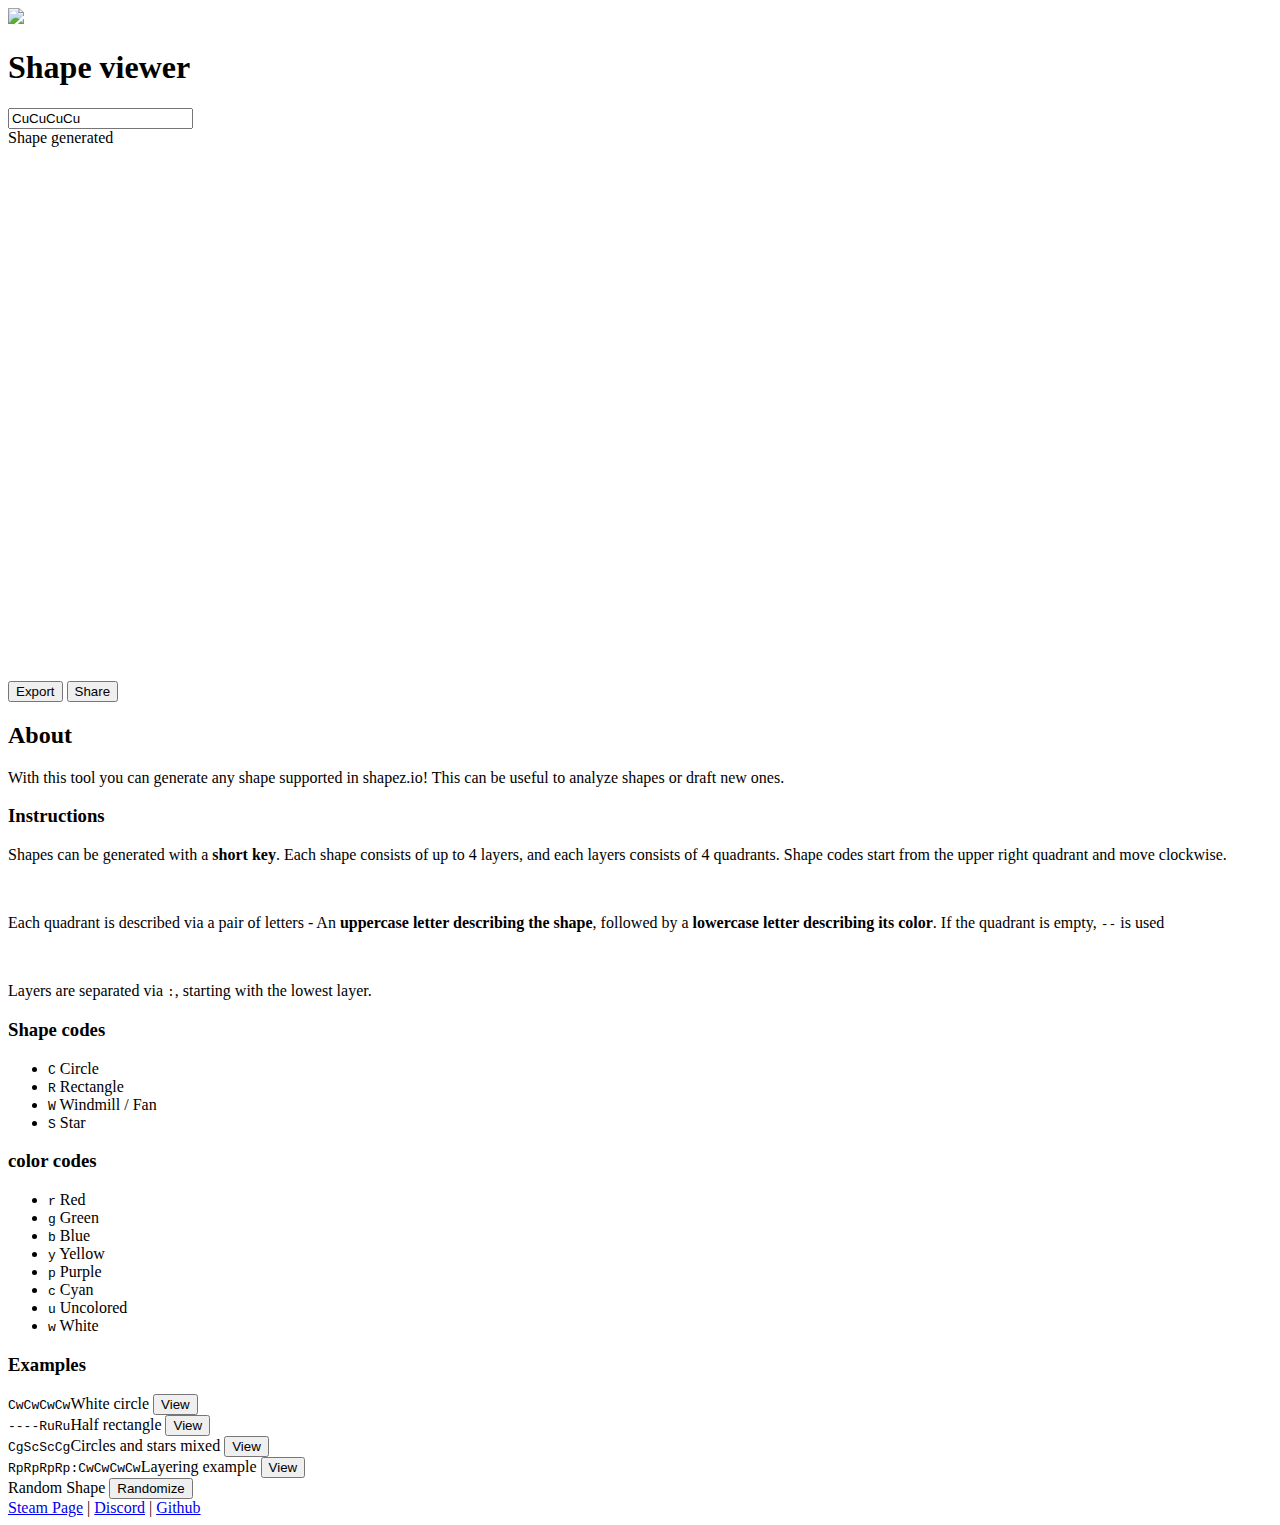
==== ShapezViewer/index.html @ c2395048 "Create index.html" ====
<!DOCTYPE html>
<html>
  <head>
    <title>shapez.io shape generator</title>
    <meta name="viewport" content="width=device-width, initial-scale=1" />
    <link rel="stylesheet" href="index.css" media="all" />
    <script async src="index.js"></script>
    <link
      rel="shortcut icon"
      type="image/x-icon"
      href="https://shapez.io/favicon.ico"
    />

    <!-- just include all variants for ease of use -->
    <link
      href="https://fonts.googleapis.com/css2?family=Barlow:ital,wght@0,100;0,200;0,300;0,400;0,500;0,600;0,700;0,800;0,900;1,100;1,200;1,300;1,400;1,500;1,600;1,700;1,800;1,900&display=swap"
      rel="stylesheet"
    />

    <!-- Global site tag (gtag.js) - Google Analytics -->
    <script
      async
      src="https://www.googletagmanager.com/gtag/js?id=G-FCFW3W6WL0"
    ></script>

    <script>
      window.dataLayer = window.dataLayer || [];
      function gtag() {
        dataLayer.push(arguments);
      }
      gtag("js", new Date());

      gtag("config", "G-FCFW3W6WL0", { anonymizeIp: true });
    </script>
  </head>
  <body>
    <a href="https://steam.shapez.io" target="_blank">
      <img id="logo" src="logo.png" />
    </a>
    <h1>Shape viewer</h1>
    <!-- 
    <a
      class="nftHint"
      href="https://opensea.io/collection/shapez"
      target="_blank"
    >
      <span>
        Want to support me? You can now acquire shapez.io shapes as NFTs (Non
        Fungible Tokens)!

        <strong>Click here to view the available shapes.</strong>
      </span>
      <img src="opensea-logo-flat-colored-white.png" />
    </a> -->

    <div class="grid">
      <div class="col">
        <input
          value="CuCuCuCu"
          id="code"
          placeholder="shape code"
          onkeypress="debounce(generate)"
          onkeydown="debounce(generate)"
          onkeyup="debounce(generate)"
          onchange="debounce(generate)"
        />
        <div id="error">Error</div>
        <br />

        <div id="resultWrapper">
          <canvas id="result" width="512" height="512"></canvas>
        </div>
        <button onclick="exportShape()">Export</button>
        <button onclick="shareShape()">Share</button>
      </div>
      <div class="col infoBox">
        <h2>About</h2>

        <p>
          With this tool you can generate any shape supported in shapez.io! This
          can be useful to analyze shapes or draft new ones.
        </p>

        <h3>Instructions</h3>

        <p>
          Shapes can be generated with a <strong>short key</strong>. Each shape
          consists of up to 4 layers, and each layers consists of 4 quadrants.
          Shape codes start from the upper right quadrant and move clockwise.
        </p>
        <br />
        <p>
          Each quadrant is described via a pair of letters - An
          <strong>uppercase letter describing the shape</strong>, followed by a
          <strong>lowercase letter describing its color</strong>. If the
          quadrant is empty, <code>--</code> is used
        </p>
        <br />
        <p>
          Layers are separated via <code>:</code>, starting with the lowest
          layer.
        </p>

        <div class="grid shapeCodes">
          <div class="col">
            <h3>Shape codes</h3>
            <ul>
              <li><code>C</code> Circle</li>
              <li><code>R</code> Rectangle</li>
              <li><code>W</code> Windmill / Fan</li>
              <li><code>S</code> Star</li>
            </ul>
          </div>
          <div class="col">
            <h3>color codes</h3>
            <ul>
              <li>
                <code>r</code>
                <span class="colorPreview" style="background: #ff666a"></span>
                Red
              </li>
              <li>
                <code>g</code>
                <span class="colorPreview" style="background: #78ff66"></span>
                Green
              </li>
              <li>
                <code>b</code>
                <span class="colorPreview" style="background: #66a7ff"></span>
                Blue
              </li>

              <li>
                <code>y</code>
                <span class="colorPreview" style="background: #fcf52a"></span>
                Yellow
              </li>

              <li>
                <code>p</code>
                <span class="colorPreview" style="background: #dd66ff"></span>
                Purple
              </li>

              <li>
                <code>c</code>
                <span class="colorPreview" style="background: #00fcff"></span>
                Cyan
              </li>

              <li>
                <code>u</code>
                <span class="colorPreview" style="background: #aaaaaa"></span>
                Uncolored
              </li>

              <li>
                <code>w</code>
                <span class="colorPreview" style="background: #ffffff"></span>
                White
              </li>
            </ul>
          </div>
        </div>

        <h3>Examples</h3>

        <script>
          const examples = [
            ["CwCwCwCw", "White circle"],
            ["----RuRu", "Half rectangle"],
            ["CgScScCg", "Circles and stars mixed"],
            ["RpRpRpRp:CwCwCwCw", "Layering example"],
          ];
          for (let i = 0; i < examples.length; ++i) {
            const [key, desc] = examples[i];
            document.write(`
                <div class="example">
                    <code>${key}</code><label>${desc}</label>
                    <button onclick='viewShape(\"${key}\")'>View</button>
                    </div>
            `);
          }
        </script>
        <div class="example">
          <code></code><label>Random Shape</label>
          <button onclick="randomShape()">Randomize</button>
        </div>
      </div>
    </div>

    <div class="footer">
      <a target="_blank" href="https://steam.shapez.io/">Steam Page</a> |
      <a target="_blank" href="https://discord.com/invite/HN7EVzV">Discord</a> |
      <a
        target="_blank"
        href="https://github.com/tobspr/shapez.io"
        target="_blank"
        >Github</a
      >
    </div>
  </body>
</html>
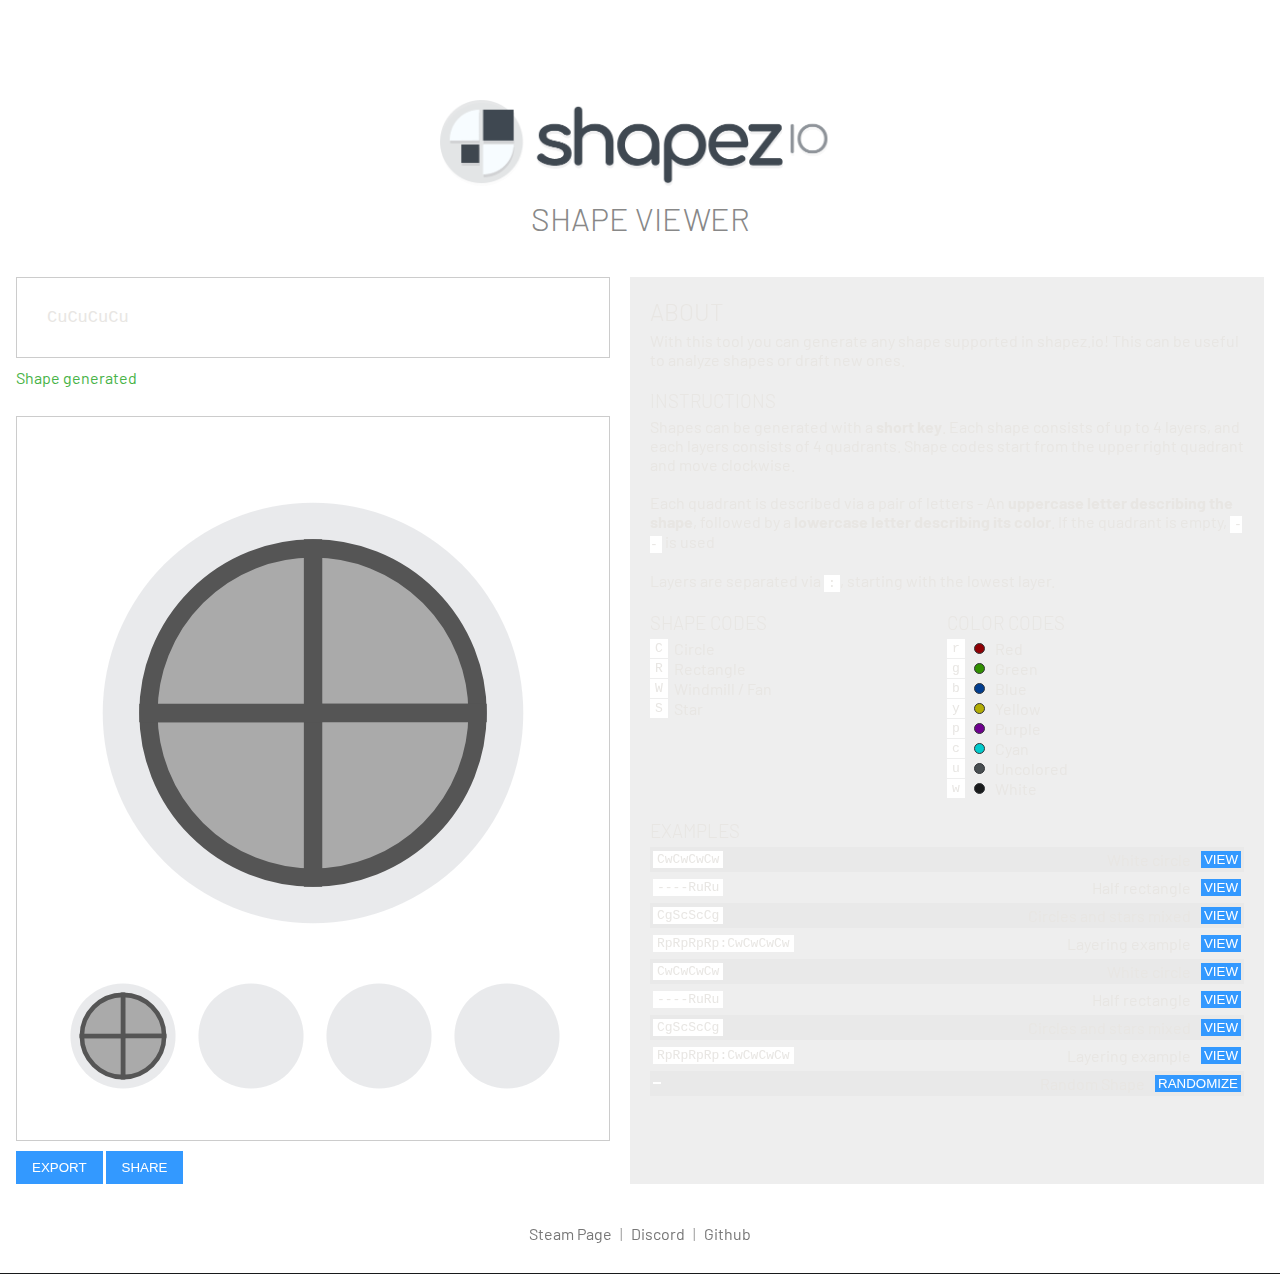
==== commit f9b13fe8: "Update index.html" ====
--- a/ShapezViewer/index.html
+++ b/ShapezViewer/index.html
@@ -1,27 +1,233 @@
 <!DOCTYPE html>
-<html>
-  <head>
+<html><head><style class="darkreader darkreader--fallback" media="screen"></style><style class="darkreader darkreader--text" media="screen"></style><style class="darkreader darkreader--invert" media="screen">.jfk-bubble.gtx-bubble, .captcheck_answer_label > input + img, embed[type="application/pdf"] {
+    filter: invert(100%) hue-rotate(180deg) contrast(90%) !important;
+}</style><style class="darkreader darkreader--inline" media="screen">[data-darkreader-inline-bgcolor] {
+  background-color: var(--darkreader-inline-bgcolor) !important;
+}
+[data-darkreader-inline-bgimage] {
+  background-image: var(--darkreader-inline-bgimage) !important;
+}
+[data-darkreader-inline-border] {
+  border-color: var(--darkreader-inline-border) !important;
+}
+[data-darkreader-inline-border-bottom] {
+  border-bottom-color: var(--darkreader-inline-border-bottom) !important;
+}
+[data-darkreader-inline-border-left] {
+  border-left-color: var(--darkreader-inline-border-left) !important;
+}
+[data-darkreader-inline-border-right] {
+  border-right-color: var(--darkreader-inline-border-right) !important;
+}
+[data-darkreader-inline-border-top] {
+  border-top-color: var(--darkreader-inline-border-top) !important;
+}
+[data-darkreader-inline-boxshadow] {
+  box-shadow: var(--darkreader-inline-boxshadow) !important;
+}
+[data-darkreader-inline-color] {
+  color: var(--darkreader-inline-color) !important;
+}
+[data-darkreader-inline-fill] {
+  fill: var(--darkreader-inline-fill) !important;
+}
+[data-darkreader-inline-stroke] {
+  stroke: var(--darkreader-inline-stroke) !important;
+}
+[data-darkreader-inline-outline] {
+  outline-color: var(--darkreader-inline-outline) !important;
+}
+[data-darkreader-inline-stopcolor] {
+  stop-color: var(--darkreader-inline-stopcolor) !important;
+}</style><style class="darkreader darkreader--variables" media="screen">:root {
+   --darkreader-neutral-background: #131516;
+   --darkreader-neutral-text: #d8d4cf;
+   --darkreader-selection-background: #004daa;
+   --darkreader-selection-text: #e8e6e3;
+}</style><script class="darkreader darkreader--proxy">(function injectProxy() {
+        document.dispatchEvent(
+            new CustomEvent("__darkreader__inlineScriptsAllowed")
+        );
+        const addRuleDescriptor = Object.getOwnPropertyDescriptor(
+            CSSStyleSheet.prototype,
+            "addRule"
+        );
+        const insertRuleDescriptor = Object.getOwnPropertyDescriptor(
+            CSSStyleSheet.prototype,
+            "insertRule"
+        );
+        const deleteRuleDescriptor = Object.getOwnPropertyDescriptor(
+            CSSStyleSheet.prototype,
+            "deleteRule"
+        );
+        const removeRuleDescriptor = Object.getOwnPropertyDescriptor(
+            CSSStyleSheet.prototype,
+            "removeRule"
+        );
+        const cleanUp = () => {
+            Object.defineProperty(
+                CSSStyleSheet.prototype,
+                "addRule",
+                addRuleDescriptor
+            );
+            Object.defineProperty(
+                CSSStyleSheet.prototype,
+                "insertRule",
+                insertRuleDescriptor
+            );
+            Object.defineProperty(
+                CSSStyleSheet.prototype,
+                "deleteRule",
+                deleteRuleDescriptor
+            );
+            Object.defineProperty(
+                CSSStyleSheet.prototype,
+                "removeRule",
+                removeRuleDescriptor
+            );
+            document.removeEventListener("__darkreader__cleanUp", cleanUp);
+            document.removeEventListener(
+                "__darkreader__addUndefinedResolver",
+                addUndefinedResolver
+            );
+        };
+        const addUndefinedResolver = (e) => {
+            customElements.whenDefined(e.detail.tag).then(() => {
+                document.dispatchEvent(
+                    new CustomEvent("__darkreader__isDefined", {
+                        detail: {tag: e.detail.tag}
+                    })
+                );
+            });
+        };
+        document.addEventListener("__darkreader__cleanUp", cleanUp);
+        document.addEventListener(
+            "__darkreader__addUndefinedResolver",
+            addUndefinedResolver
+        );
+        const updateSheetEvent = new Event("__darkreader__updateSheet");
+        function proxyAddRule(selector, style, index) {
+            addRuleDescriptor.value.call(this, selector, style, index);
+            if (
+                this.ownerNode &&
+                !this.ownerNode.classList.contains("darkreader")
+            ) {
+                this.ownerNode.dispatchEvent(updateSheetEvent);
+            }
+            return -1;
+        }
+        function proxyInsertRule(rule, index) {
+            const returnValue = insertRuleDescriptor.value.call(
+                this,
+                rule,
+                index
+            );
+            if (
+                this.ownerNode &&
+                !this.ownerNode.classList.contains("darkreader")
+            ) {
+                this.ownerNode.dispatchEvent(updateSheetEvent);
+            }
+            return returnValue;
+        }
+        function proxyDeleteRule(index) {
+            deleteRuleDescriptor.value.call(this, index);
+            if (
+                this.ownerNode &&
+                !this.ownerNode.classList.contains("darkreader")
+            ) {
+                this.ownerNode.dispatchEvent(updateSheetEvent);
+            }
+        }
+        function proxyRemoveRule(index) {
+            removeRuleDescriptor.value.call(this, index);
+            if (
+                this.ownerNode &&
+                !this.ownerNode.classList.contains("darkreader")
+            ) {
+                this.ownerNode.dispatchEvent(updateSheetEvent);
+            }
+        }
+        Object.defineProperty(
+            CSSStyleSheet.prototype,
+            "addRule",
+            Object.assign({}, addRuleDescriptor, {value: proxyAddRule})
+        );
+        Object.defineProperty(
+            CSSStyleSheet.prototype,
+            "insertRule",
+            Object.assign({}, insertRuleDescriptor, {value: proxyInsertRule})
+        );
+        Object.defineProperty(
+            CSSStyleSheet.prototype,
+            "deleteRule",
+            Object.assign({}, deleteRuleDescriptor, {value: proxyDeleteRule})
+        );
+        Object.defineProperty(
+            CSSStyleSheet.prototype,
+            "removeRule",
+            Object.assign({}, removeRuleDescriptor, {value: proxyRemoveRule})
+        );
+    })()</script><style class="darkreader darkreader--user-agent" media="screen">html {
+    background-color: #181a1b !important;
+}
+html, body, input, textarea, select, button {
+    background-color: #181a1b;
+}
+html, body, input, textarea, select, button {
+    border-color: #736b5e;
+    color: #e8e6e3;
+}
+a {
+    color: #3391ff;
+}
+table {
+    border-color: #545b5e;
+}
+::placeholder {
+    color: #b2aba1;
+}
+input:-webkit-autofill,
+textarea:-webkit-autofill,
+select:-webkit-autofill {
+    background-color: #555b00 !important;
+    color: #e8e6e3 !important;
+}
+::-webkit-scrollbar {
+    background-color: #202324;
+    color: #aba499;
+}
+::-webkit-scrollbar-thumb {
+    background-color: #454a4d;
+}
+::-webkit-scrollbar-thumb:hover {
+    background-color: #575e62;
+}
+::-webkit-scrollbar-thumb:active {
+    background-color: #484e51;
+}
+::-webkit-scrollbar-corner {
+    background-color: #181a1b;
+}
+::selection {
+    background-color: #004daa !important;
+    color: #e8e6e3 !important;
+}
+::-moz-selection {
+    background-color: #004daa !important;
+    color: #e8e6e3 !important;
+}</style>
     <title>shapez.io shape generator</title>
-    <meta name="viewport" content="width=device-width, initial-scale=1" />
-    <link rel="stylesheet" href="index.css" media="all" />
-    <script async src="index.js"></script>
-    <link
-      rel="shortcut icon"
-      type="image/x-icon"
-      href="https://shapez.io/favicon.ico"
-    />
+    <meta name="viewport" content="width=device-width, initial-scale=1">
+    <link rel="stylesheet" href="index.css" media="all"><style class="darkreader darkreader--sync" media="screen"></style>
+    <script async="" src="index.js"></script>
+    <link rel="shortcut icon" type="image/x-icon" href="https://shapez.io/favicon.ico">
 
     <!-- just include all variants for ease of use -->
-    <link
-      href="https://fonts.googleapis.com/css2?family=Barlow:ital,wght@0,100;0,200;0,300;0,400;0,500;0,600;0,700;0,800;0,900;1,100;1,200;1,300;1,400;1,500;1,600;1,700;1,800;1,900&display=swap"
-      rel="stylesheet"
-    />
+    <link href="https://fonts.googleapis.com/css2?family=Barlow:ital,wght@0,100;0,200;0,300;0,400;0,500;0,600;0,700;0,800;0,900;1,100;1,200;1,300;1,400;1,500;1,600;1,700;1,800;1,900&amp;display=swap" rel="stylesheet">
 
     <!-- Global site tag (gtag.js) - Google Analytics -->
-    <script
-      async
-      src="https://www.googletagmanager.com/gtag/js?id=G-FCFW3W6WL0"
-    ></script>
+    <script async="" src="https://www.googletagmanager.com/gtag/js?id=G-FCFW3W6WL0"></script>
 
     <script>
       window.dataLayer = window.dataLayer || [];
@@ -32,10 +238,17 @@
 
       gtag("config", "G-FCFW3W6WL0", { anonymizeIp: true });
     </script>
-  </head>
+  <meta name="darkreader" content="3d79bda4dc4d231388e0dc6d96b3d019"><style class="darkreader darkreader--override" media="screen">.vimvixen-hint {
+    background-color: #7b5300 !important;
+    border-color: #d8b013 !important;
+    color: #f3e8c8 !important;
+}
+::placeholder {
+    opacity: 0.5 !important;
+}</style></head>
   <body>
     <a href="https://steam.shapez.io" target="_blank">
-      <img id="logo" src="logo.png" />
+      <img id="logo" src="logo.png">
     </a>
     <h1>Shape viewer</h1>
     <!-- 
@@ -55,20 +268,15 @@
 
     <div class="grid">
       <div class="col">
-        <input
-          value="CuCuCuCu"
-          id="code"
-          placeholder="shape code"
-          onkeypress="debounce(generate)"
-          onkeydown="debounce(generate)"
-          onkeyup="debounce(generate)"
-          onchange="debounce(generate)"
-        />
-        <div id="error">Error</div>
-        <br />
-
+        <input value="CuCuCuCu" id="code" placeholder="shape code" onkeypress="debounce(generate)" onkeydown="debounce(generate)" onkeyup="debounce(generate)" onchange="debounce(generate)">
+        <div id="error">Shape generated</div>
+        <br>
         <div id="resultWrapper">
-          <canvas id="result" width="512" height="512"></canvas>
+          <canvas id="canvas" width="512" height="512"></canvas>
+          <canvas id="canvas1" width="125" height="125"></canvas>
+          <canvas id="canvas2" width="125" height="125"></canvas>
+          <canvas id="canvas3" width="125" height="125"></canvas>
+          <canvas id="canvas4" width="125" height="125"></canvas>
         </div>
         <button onclick="exportShape()">Export</button>
         <button onclick="shareShape()">Share</button>
@@ -88,14 +296,14 @@
           consists of up to 4 layers, and each layers consists of 4 quadrants.
           Shape codes start from the upper right quadrant and move clockwise.
         </p>
-        <br />
+        <br>
         <p>
           Each quadrant is described via a pair of letters - An
           <strong>uppercase letter describing the shape</strong>, followed by a
           <strong>lowercase letter describing its color</strong>. If the
           quadrant is empty, <code>--</code> is used
         </p>
-        <br />
+        <br>
         <p>
           Layers are separated via <code>:</code>, starting with the lowest
           layer.
@@ -116,47 +324,47 @@
             <ul>
               <li>
                 <code>r</code>
-                <span class="colorPreview" style="background: #ff666a"></span>
+                <span class="colorPreview" style="background: rgb(255, 102, 106); --darkreader-inline-bgimage: initial; --darkreader-inline-bgcolor:#8f0004;" data-darkreader-inline-bgimage="" data-darkreader-inline-bgcolor=""></span>
                 Red
               </li>
               <li>
                 <code>g</code>
-                <span class="colorPreview" style="background: #78ff66"></span>
+                <span class="colorPreview" style="background: rgb(120, 255, 102); --darkreader-inline-bgimage: initial; --darkreader-inline-bgcolor:#308f00;" data-darkreader-inline-bgimage="" data-darkreader-inline-bgcolor=""></span>
                 Green
               </li>
               <li>
                 <code>b</code>
-                <span class="colorPreview" style="background: #66a7ff"></span>
+                <span class="colorPreview" style="background: rgb(102, 167, 255); --darkreader-inline-bgimage: initial; --darkreader-inline-bgcolor:#003d8f;" data-darkreader-inline-bgimage="" data-darkreader-inline-bgcolor=""></span>
                 Blue
               </li>
 
               <li>
                 <code>y</code>
-                <span class="colorPreview" style="background: #fcf52a"></span>
+                <span class="colorPreview" style="background: rgb(252, 245, 42); --darkreader-inline-bgimage: initial; --darkreader-inline-bgcolor:#b2ac03;" data-darkreader-inline-bgimage="" data-darkreader-inline-bgcolor=""></span>
                 Yellow
               </li>
 
               <li>
                 <code>p</code>
-                <span class="colorPreview" style="background: #dd66ff"></span>
+                <span class="colorPreview" style="background: rgb(221, 102, 255); --darkreader-inline-bgimage: initial; --darkreader-inline-bgcolor:#6f008f;" data-darkreader-inline-bgimage="" data-darkreader-inline-bgcolor=""></span>
                 Purple
               </li>
 
               <li>
                 <code>c</code>
-                <span class="colorPreview" style="background: #00fcff"></span>
+                <span class="colorPreview" style="background: rgb(0, 252, 255); --darkreader-inline-bgimage: initial; --darkreader-inline-bgcolor:#00cacc;" data-darkreader-inline-bgimage="" data-darkreader-inline-bgcolor=""></span>
                 Cyan
               </li>
 
               <li>
                 <code>u</code>
-                <span class="colorPreview" style="background: #aaaaaa"></span>
+                <span class="colorPreview" style="background: rgb(170, 170, 170); --darkreader-inline-bgimage: initial; --darkreader-inline-bgcolor:#484e51;" data-darkreader-inline-bgimage="" data-darkreader-inline-bgcolor=""></span>
                 Uncolored
               </li>
 
               <li>
                 <code>w</code>
-                <span class="colorPreview" style="background: #ffffff"></span>
+                <span class="colorPreview" style="background: rgb(255, 255, 255); --darkreader-inline-bgimage: initial; --darkreader-inline-bgcolor:#181a1b;" data-darkreader-inline-bgimage="" data-darkreader-inline-bgcolor=""></span>
                 White
               </li>
             </ul>
@@ -182,6 +390,26 @@
             `);
           }
         </script>
+                <div class="example">
+                    <code>CwCwCwCw</code><label>White circle</label>
+                    <button onclick="viewShape(&quot;CwCwCwCw&quot;)">View</button>
+                    </div>
+            
+                <div class="example">
+                    <code>----RuRu</code><label>Half rectangle</label>
+                    <button onclick="viewShape(&quot;----RuRu&quot;)">View</button>
+                    </div>
+            
+                <div class="example">
+                    <code>CgScScCg</code><label>Circles and stars mixed</label>
+                    <button onclick="viewShape(&quot;CgScScCg&quot;)">View</button>
+                    </div>
+            
+                <div class="example">
+                    <code>RpRpRpRp:CwCwCwCw</code><label>Layering example</label>
+                    <button onclick="viewShape(&quot;RpRpRpRp:CwCwCwCw&quot;)">View</button>
+                    </div>
+            
         <div class="example">
           <code></code><label>Random Shape</label>
           <button onclick="randomShape()">Randomize</button>
@@ -192,12 +420,8 @@
     <div class="footer">
       <a target="_blank" href="https://steam.shapez.io/">Steam Page</a> |
       <a target="_blank" href="https://discord.com/invite/HN7EVzV">Discord</a> |
-      <a
-        target="_blank"
-        href="https://github.com/tobspr/shapez.io"
-        target="_blank"
-        >Github</a
-      >
+      <a target="_blank" href="https://github.com/tobspr/shapez.io">Github</a>
     </div>
-  </body>
-</html>
+  
+
+</body></html>
--- a/ShapezViewer/index.css
+++ b/ShapezViewer/index.css
@@ -0,0 +1,227 @@
+* {
+  margin: 0;
+  padding: 0;
+}
+
+html,
+body {
+  width: 100%;
+  min-height: 100%;
+  padding: 0;
+  display: flex;
+  flex-direction: column;
+  font-family: "Barlow", sans-serif;
+  background: #fff;
+  align-items: center;
+}
+
+body {
+  padding-top: 100px;
+}
+
+h1,
+h2,
+h3 {
+  text-transform: uppercase;
+  font-weight: 300;
+  margin-bottom: 5px;
+}
+
+h1 {
+  margin-bottom: 30px;
+  color: #888;
+  text-align: center;
+}
+
+#logo {
+  margin-bottom: 10px;
+  width: 400px;
+}
+
+code {
+  background: #fff;
+  padding: 1px 4px;
+}
+
+a {
+  text-decoration: none;
+  color: #39f;
+}
+
+.nftHint {
+  background: #3291e9;
+  color: #fff;
+  padding: 20px;
+  width: 1210px;
+  font-size: 19px;
+  border-radius: 5px;
+  text-decoration: none;
+  margin: 20px 0 30px;
+  cursor: pointer;
+
+  display: grid;
+  grid-template-columns: 1fr auto;
+  align-items: center;
+  justify-content: center;
+  transition: opacity 0.12s ease-in-out;
+  box-shadow: 0 1px 20px 0 #3291e9;
+}
+
+.nftHint:hover {
+  opacity: 0.9;
+}
+
+.nftHint strong {
+  display: block;
+  margin-top: 20px;
+}
+
+#resultWrapper {
+  border: 1px solid #ccc;
+  margin-top: 10px;
+  margin-bottom: 10px;
+  background: #fff;
+  padding: 40px;
+  text-align: center;
+}
+
+#resultWrapper #result {
+  max-width: 100%;
+  max-height: 100%;
+}
+
+#code {
+  width: 100%;
+  font-family: monospace;
+  padding: 30px;
+  box-sizing: border-box;
+  border: 1px solid #ccc;
+  background: #fff;
+  font-size: 17px;
+}
+
+#code:focus {
+  outline: none;
+  border-color: #39f;
+}
+
+#error {
+  /* height: 40px; */
+  color: #f77;
+  margin-top: 10px;
+  display: flex;
+  text-align: left;
+  align-items: center;
+}
+
+#error:not(.hasError) {
+  color: rgb(71, 179, 71);
+}
+
+button {
+  padding: 9px 16px;
+  text-transform: uppercase;
+  background: #39f;
+  border: 0;
+  color: #fff;
+  cursor: pointer;
+  transition: opacity 0.12s ease-in-out;
+}
+
+button:hover {
+  opacity: 0.9;
+}
+
+.grid {
+  display: flex;
+  flex-direction: row;
+  justify-content: center;
+  align-items: stretch;
+}
+
+.col {
+  margin: 10px;
+  max-width: 594px;
+  flex-grow: 1;
+  flex-basis: 0;
+}
+
+.grid.shapeCodes > .col {
+  margin: 0;
+}
+
+.infoBox {
+  background: #eee;
+  padding: 20px;
+}
+.infoBox h3 {
+  margin-top: 20px;
+}
+
+ul {
+}
+
+.shapeCodes code {
+  background: #fff;
+  padding: 2px 5px;
+  margin-right: 6px;
+}
+
+.shapeCodes li {
+  display: flex;
+  align-items: center;
+  margin-bottom: 1px;
+}
+
+.colorPreview {
+  border-radius: 50px;
+  width: 9px;
+  height: 9px;
+  display: inline-block;
+  border: 1px solid #333538;
+  margin-left: 3px;
+  margin-right: 10px;
+}
+
+.example {
+  display: grid;
+  grid-template-columns: 1fr auto auto;
+  align-items: center;
+  justify-items: start;
+  margin-bottom: 3px;
+  grid-gap: 10px;
+  padding: 3px;
+}
+.example:nth-child(even) {
+  background: rgba(0, 0, 0, 0.02);
+}
+
+.example button {
+  padding: 1px 3px;
+}
+.footer {
+  margin-top: 30px;
+  margin-bottom: 30px;
+  color: #aaa;
+  text-align: center;
+}
+
+.footer a {
+  color: #777;
+  padding: 5px;
+}
+
+@media screen and (max-width: 768px) {
+  .grid {
+    flex-direction: column;
+  }
+  .col {
+    box-sizing: border-box;
+    max-width: none;
+    width: 100%;
+    margin: 0;
+  }
+  #error {
+    padding: 0 10px;
+  }
+}
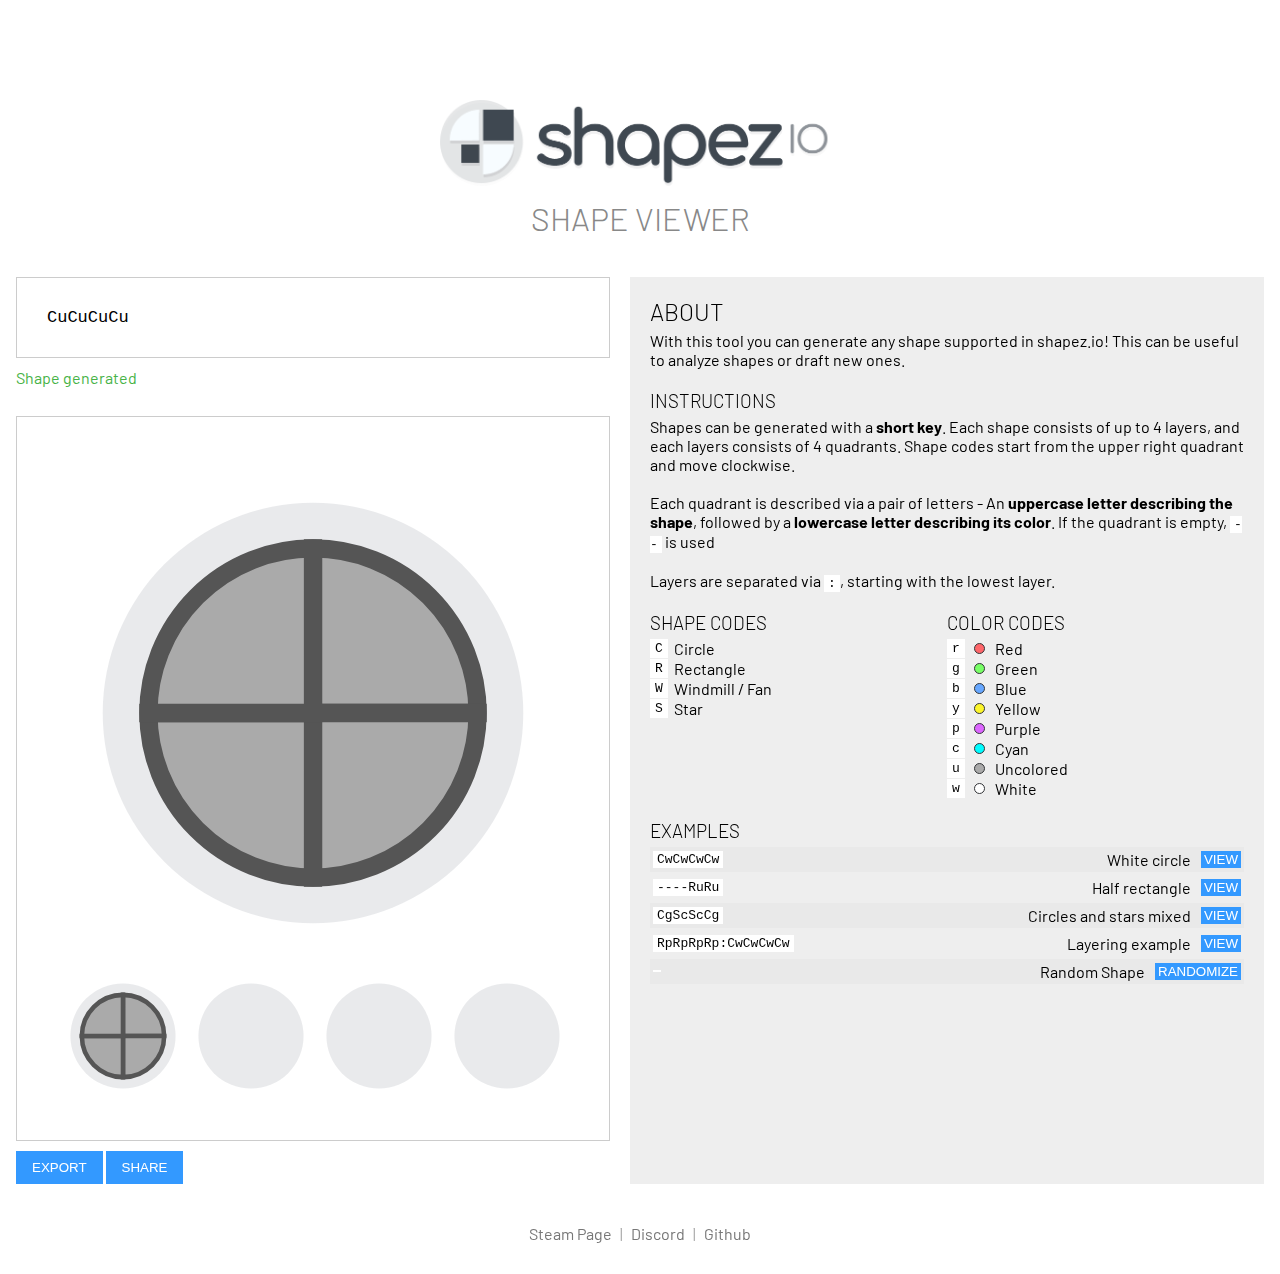
==== commit 8b394c77: "Update index.html" ====
--- a/ShapezViewer/index.html
+++ b/ShapezViewer/index.html
@@ -1,233 +1,28 @@
+
 <!DOCTYPE html>
-<html><head><style class="darkreader darkreader--fallback" media="screen"></style><style class="darkreader darkreader--text" media="screen"></style><style class="darkreader darkreader--invert" media="screen">.jfk-bubble.gtx-bubble, .captcheck_answer_label > input + img, embed[type="application/pdf"] {
-    filter: invert(100%) hue-rotate(180deg) contrast(90%) !important;
-}</style><style class="darkreader darkreader--inline" media="screen">[data-darkreader-inline-bgcolor] {
-  background-color: var(--darkreader-inline-bgcolor) !important;
-}
-[data-darkreader-inline-bgimage] {
-  background-image: var(--darkreader-inline-bgimage) !important;
-}
-[data-darkreader-inline-border] {
-  border-color: var(--darkreader-inline-border) !important;
-}
-[data-darkreader-inline-border-bottom] {
-  border-bottom-color: var(--darkreader-inline-border-bottom) !important;
-}
-[data-darkreader-inline-border-left] {
-  border-left-color: var(--darkreader-inline-border-left) !important;
-}
-[data-darkreader-inline-border-right] {
-  border-right-color: var(--darkreader-inline-border-right) !important;
-}
-[data-darkreader-inline-border-top] {
-  border-top-color: var(--darkreader-inline-border-top) !important;
-}
-[data-darkreader-inline-boxshadow] {
-  box-shadow: var(--darkreader-inline-boxshadow) !important;
-}
-[data-darkreader-inline-color] {
-  color: var(--darkreader-inline-color) !important;
-}
-[data-darkreader-inline-fill] {
-  fill: var(--darkreader-inline-fill) !important;
-}
-[data-darkreader-inline-stroke] {
-  stroke: var(--darkreader-inline-stroke) !important;
-}
-[data-darkreader-inline-outline] {
-  outline-color: var(--darkreader-inline-outline) !important;
-}
-[data-darkreader-inline-stopcolor] {
-  stop-color: var(--darkreader-inline-stopcolor) !important;
-}</style><style class="darkreader darkreader--variables" media="screen">:root {
-   --darkreader-neutral-background: #131516;
-   --darkreader-neutral-text: #d8d4cf;
-   --darkreader-selection-background: #004daa;
-   --darkreader-selection-text: #e8e6e3;
-}</style><script class="darkreader darkreader--proxy">(function injectProxy() {
-        document.dispatchEvent(
-            new CustomEvent("__darkreader__inlineScriptsAllowed")
-        );
-        const addRuleDescriptor = Object.getOwnPropertyDescriptor(
-            CSSStyleSheet.prototype,
-            "addRule"
-        );
-        const insertRuleDescriptor = Object.getOwnPropertyDescriptor(
-            CSSStyleSheet.prototype,
-            "insertRule"
-        );
-        const deleteRuleDescriptor = Object.getOwnPropertyDescriptor(
-            CSSStyleSheet.prototype,
-            "deleteRule"
-        );
-        const removeRuleDescriptor = Object.getOwnPropertyDescriptor(
-            CSSStyleSheet.prototype,
-            "removeRule"
-        );
-        const cleanUp = () => {
-            Object.defineProperty(
-                CSSStyleSheet.prototype,
-                "addRule",
-                addRuleDescriptor
-            );
-            Object.defineProperty(
-                CSSStyleSheet.prototype,
-                "insertRule",
-                insertRuleDescriptor
-            );
-            Object.defineProperty(
-                CSSStyleSheet.prototype,
-                "deleteRule",
-                deleteRuleDescriptor
-            );
-            Object.defineProperty(
-                CSSStyleSheet.prototype,
-                "removeRule",
-                removeRuleDescriptor
-            );
-            document.removeEventListener("__darkreader__cleanUp", cleanUp);
-            document.removeEventListener(
-                "__darkreader__addUndefinedResolver",
-                addUndefinedResolver
-            );
-        };
-        const addUndefinedResolver = (e) => {
-            customElements.whenDefined(e.detail.tag).then(() => {
-                document.dispatchEvent(
-                    new CustomEvent("__darkreader__isDefined", {
-                        detail: {tag: e.detail.tag}
-                    })
-                );
-            });
-        };
-        document.addEventListener("__darkreader__cleanUp", cleanUp);
-        document.addEventListener(
-            "__darkreader__addUndefinedResolver",
-            addUndefinedResolver
-        );
-        const updateSheetEvent = new Event("__darkreader__updateSheet");
-        function proxyAddRule(selector, style, index) {
-            addRuleDescriptor.value.call(this, selector, style, index);
-            if (
-                this.ownerNode &&
-                !this.ownerNode.classList.contains("darkreader")
-            ) {
-                this.ownerNode.dispatchEvent(updateSheetEvent);
-            }
-            return -1;
-        }
-        function proxyInsertRule(rule, index) {
-            const returnValue = insertRuleDescriptor.value.call(
-                this,
-                rule,
-                index
-            );
-            if (
-                this.ownerNode &&
-                !this.ownerNode.classList.contains("darkreader")
-            ) {
-                this.ownerNode.dispatchEvent(updateSheetEvent);
-            }
-            return returnValue;
-        }
-        function proxyDeleteRule(index) {
-            deleteRuleDescriptor.value.call(this, index);
-            if (
-                this.ownerNode &&
-                !this.ownerNode.classList.contains("darkreader")
-            ) {
-                this.ownerNode.dispatchEvent(updateSheetEvent);
-            }
-        }
-        function proxyRemoveRule(index) {
-            removeRuleDescriptor.value.call(this, index);
-            if (
-                this.ownerNode &&
-                !this.ownerNode.classList.contains("darkreader")
-            ) {
-                this.ownerNode.dispatchEvent(updateSheetEvent);
-            }
-        }
-        Object.defineProperty(
-            CSSStyleSheet.prototype,
-            "addRule",
-            Object.assign({}, addRuleDescriptor, {value: proxyAddRule})
-        );
-        Object.defineProperty(
-            CSSStyleSheet.prototype,
-            "insertRule",
-            Object.assign({}, insertRuleDescriptor, {value: proxyInsertRule})
-        );
-        Object.defineProperty(
-            CSSStyleSheet.prototype,
-            "deleteRule",
-            Object.assign({}, deleteRuleDescriptor, {value: proxyDeleteRule})
-        );
-        Object.defineProperty(
-            CSSStyleSheet.prototype,
-            "removeRule",
-            Object.assign({}, removeRuleDescriptor, {value: proxyRemoveRule})
-        );
-    })()</script><style class="darkreader darkreader--user-agent" media="screen">html {
-    background-color: #181a1b !important;
-}
-html, body, input, textarea, select, button {
-    background-color: #181a1b;
-}
-html, body, input, textarea, select, button {
-    border-color: #736b5e;
-    color: #e8e6e3;
-}
-a {
-    color: #3391ff;
-}
-table {
-    border-color: #545b5e;
-}
-::placeholder {
-    color: #b2aba1;
-}
-input:-webkit-autofill,
-textarea:-webkit-autofill,
-select:-webkit-autofill {
-    background-color: #555b00 !important;
-    color: #e8e6e3 !important;
-}
-::-webkit-scrollbar {
-    background-color: #202324;
-    color: #aba499;
-}
-::-webkit-scrollbar-thumb {
-    background-color: #454a4d;
-}
-::-webkit-scrollbar-thumb:hover {
-    background-color: #575e62;
-}
-::-webkit-scrollbar-thumb:active {
-    background-color: #484e51;
-}
-::-webkit-scrollbar-corner {
-    background-color: #181a1b;
-}
-::selection {
-    background-color: #004daa !important;
-    color: #e8e6e3 !important;
-}
-::-moz-selection {
-    background-color: #004daa !important;
-    color: #e8e6e3 !important;
-}</style>
+<html>
+  <head>
     <title>shapez.io shape generator</title>
-    <meta name="viewport" content="width=device-width, initial-scale=1">
-    <link rel="stylesheet" href="index.css" media="all"><style class="darkreader darkreader--sync" media="screen"></style>
-    <script async="" src="index.js"></script>
-    <link rel="shortcut icon" type="image/x-icon" href="https://shapez.io/favicon.ico">
+    <meta name="viewport" content="width=device-width, initial-scale=1" />
+    <link rel="stylesheet" href="index.css" media="all" />
+    <script async src="index.js"></script>
+    <link
+      rel="shortcut icon"
+      type="image/x-icon"
+      href="https://shapez.io/favicon.ico"
+    />
 
     <!-- just include all variants for ease of use -->
-    <link href="https://fonts.googleapis.com/css2?family=Barlow:ital,wght@0,100;0,200;0,300;0,400;0,500;0,600;0,700;0,800;0,900;1,100;1,200;1,300;1,400;1,500;1,600;1,700;1,800;1,900&amp;display=swap" rel="stylesheet">
+    <link
+      href="https://fonts.googleapis.com/css2?family=Barlow:ital,wght@0,100;0,200;0,300;0,400;0,500;0,600;0,700;0,800;0,900;1,100;1,200;1,300;1,400;1,500;1,600;1,700;1,800;1,900&display=swap"
+      rel="stylesheet"
+    />
 
     <!-- Global site tag (gtag.js) - Google Analytics -->
-    <script async="" src="https://www.googletagmanager.com/gtag/js?id=G-FCFW3W6WL0"></script>
+    <script
+      async
+      src="https://www.googletagmanager.com/gtag/js?id=G-FCFW3W6WL0"
+    ></script>
 
     <script>
       window.dataLayer = window.dataLayer || [];
@@ -238,17 +33,10 @@
 
       gtag("config", "G-FCFW3W6WL0", { anonymizeIp: true });
     </script>
-  <meta name="darkreader" content="3d79bda4dc4d231388e0dc6d96b3d019"><style class="darkreader darkreader--override" media="screen">.vimvixen-hint {
-    background-color: #7b5300 !important;
-    border-color: #d8b013 !important;
-    color: #f3e8c8 !important;
-}
-::placeholder {
-    opacity: 0.5 !important;
-}</style></head>
+  </head>
   <body>
     <a href="https://steam.shapez.io" target="_blank">
-      <img id="logo" src="logo.png">
+      <img id="logo" src="logo.png" />
     </a>
     <h1>Shape viewer</h1>
     <!-- 
@@ -268,9 +56,18 @@
 
     <div class="grid">
       <div class="col">
-        <input value="CuCuCuCu" id="code" placeholder="shape code" onkeypress="debounce(generate)" onkeydown="debounce(generate)" onkeyup="debounce(generate)" onchange="debounce(generate)">
-        <div id="error">Shape generated</div>
-        <br>
+        <input
+          value="CuCuCuCu"
+          id="code"
+          placeholder="shape code"
+          onkeypress="debounce(generate)"
+          onkeydown="debounce(generate)"
+          onkeyup="debounce(generate)"
+          onchange="debounce(generate)"
+        />
+        <div id="error">Error</div>
+        <br />
+
         <div id="resultWrapper">
           <canvas id="canvas" width="512" height="512"></canvas>
           <canvas id="canvas1" width="125" height="125"></canvas>
@@ -296,14 +93,14 @@
           consists of up to 4 layers, and each layers consists of 4 quadrants.
           Shape codes start from the upper right quadrant and move clockwise.
         </p>
-        <br>
+        <br />
         <p>
           Each quadrant is described via a pair of letters - An
           <strong>uppercase letter describing the shape</strong>, followed by a
           <strong>lowercase letter describing its color</strong>. If the
           quadrant is empty, <code>--</code> is used
         </p>
-        <br>
+        <br />
         <p>
           Layers are separated via <code>:</code>, starting with the lowest
           layer.
@@ -324,47 +121,47 @@
             <ul>
               <li>
                 <code>r</code>
-                <span class="colorPreview" style="background: rgb(255, 102, 106); --darkreader-inline-bgimage: initial; --darkreader-inline-bgcolor:#8f0004;" data-darkreader-inline-bgimage="" data-darkreader-inline-bgcolor=""></span>
+                <span class="colorPreview" style="background: #ff666a"></span>
                 Red
               </li>
               <li>
                 <code>g</code>
-                <span class="colorPreview" style="background: rgb(120, 255, 102); --darkreader-inline-bgimage: initial; --darkreader-inline-bgcolor:#308f00;" data-darkreader-inline-bgimage="" data-darkreader-inline-bgcolor=""></span>
+                <span class="colorPreview" style="background: #78ff66"></span>
                 Green
               </li>
               <li>
                 <code>b</code>
-                <span class="colorPreview" style="background: rgb(102, 167, 255); --darkreader-inline-bgimage: initial; --darkreader-inline-bgcolor:#003d8f;" data-darkreader-inline-bgimage="" data-darkreader-inline-bgcolor=""></span>
+                <span class="colorPreview" style="background: #66a7ff"></span>
                 Blue
               </li>
 
               <li>
                 <code>y</code>
-                <span class="colorPreview" style="background: rgb(252, 245, 42); --darkreader-inline-bgimage: initial; --darkreader-inline-bgcolor:#b2ac03;" data-darkreader-inline-bgimage="" data-darkreader-inline-bgcolor=""></span>
+                <span class="colorPreview" style="background: #fcf52a"></span>
                 Yellow
               </li>
 
               <li>
                 <code>p</code>
-                <span class="colorPreview" style="background: rgb(221, 102, 255); --darkreader-inline-bgimage: initial; --darkreader-inline-bgcolor:#6f008f;" data-darkreader-inline-bgimage="" data-darkreader-inline-bgcolor=""></span>
+                <span class="colorPreview" style="background: #dd66ff"></span>
                 Purple
               </li>
 
               <li>
                 <code>c</code>
-                <span class="colorPreview" style="background: rgb(0, 252, 255); --darkreader-inline-bgimage: initial; --darkreader-inline-bgcolor:#00cacc;" data-darkreader-inline-bgimage="" data-darkreader-inline-bgcolor=""></span>
+                <span class="colorPreview" style="background: #00fcff"></span>
                 Cyan
               </li>
 
               <li>
                 <code>u</code>
-                <span class="colorPreview" style="background: rgb(170, 170, 170); --darkreader-inline-bgimage: initial; --darkreader-inline-bgcolor:#484e51;" data-darkreader-inline-bgimage="" data-darkreader-inline-bgcolor=""></span>
+                <span class="colorPreview" style="background: #aaaaaa"></span>
                 Uncolored
               </li>
 
               <li>
                 <code>w</code>
-                <span class="colorPreview" style="background: rgb(255, 255, 255); --darkreader-inline-bgimage: initial; --darkreader-inline-bgcolor:#181a1b;" data-darkreader-inline-bgimage="" data-darkreader-inline-bgcolor=""></span>
+                <span class="colorPreview" style="background: #ffffff"></span>
                 White
               </li>
             </ul>
@@ -390,26 +187,6 @@
             `);
           }
         </script>
-                <div class="example">
-                    <code>CwCwCwCw</code><label>White circle</label>
-                    <button onclick="viewShape(&quot;CwCwCwCw&quot;)">View</button>
-                    </div>
-            
-                <div class="example">
-                    <code>----RuRu</code><label>Half rectangle</label>
-                    <button onclick="viewShape(&quot;----RuRu&quot;)">View</button>
-                    </div>
-            
-                <div class="example">
-                    <code>CgScScCg</code><label>Circles and stars mixed</label>
-                    <button onclick="viewShape(&quot;CgScScCg&quot;)">View</button>
-                    </div>
-            
-                <div class="example">
-                    <code>RpRpRpRp:CwCwCwCw</code><label>Layering example</label>
-                    <button onclick="viewShape(&quot;RpRpRpRp:CwCwCwCw&quot;)">View</button>
-                    </div>
-            
         <div class="example">
           <code></code><label>Random Shape</label>
           <button onclick="randomShape()">Randomize</button>
@@ -420,8 +197,12 @@
     <div class="footer">
       <a target="_blank" href="https://steam.shapez.io/">Steam Page</a> |
       <a target="_blank" href="https://discord.com/invite/HN7EVzV">Discord</a> |
-      <a target="_blank" href="https://github.com/tobspr/shapez.io">Github</a>
+      <a
+        target="_blank"
+        href="https://github.com/tobspr/shapez.io"
+        target="_blank"
+        >Github</a
+      >
     </div>
-  
-
-</body></html>
+  </body>
+</html>
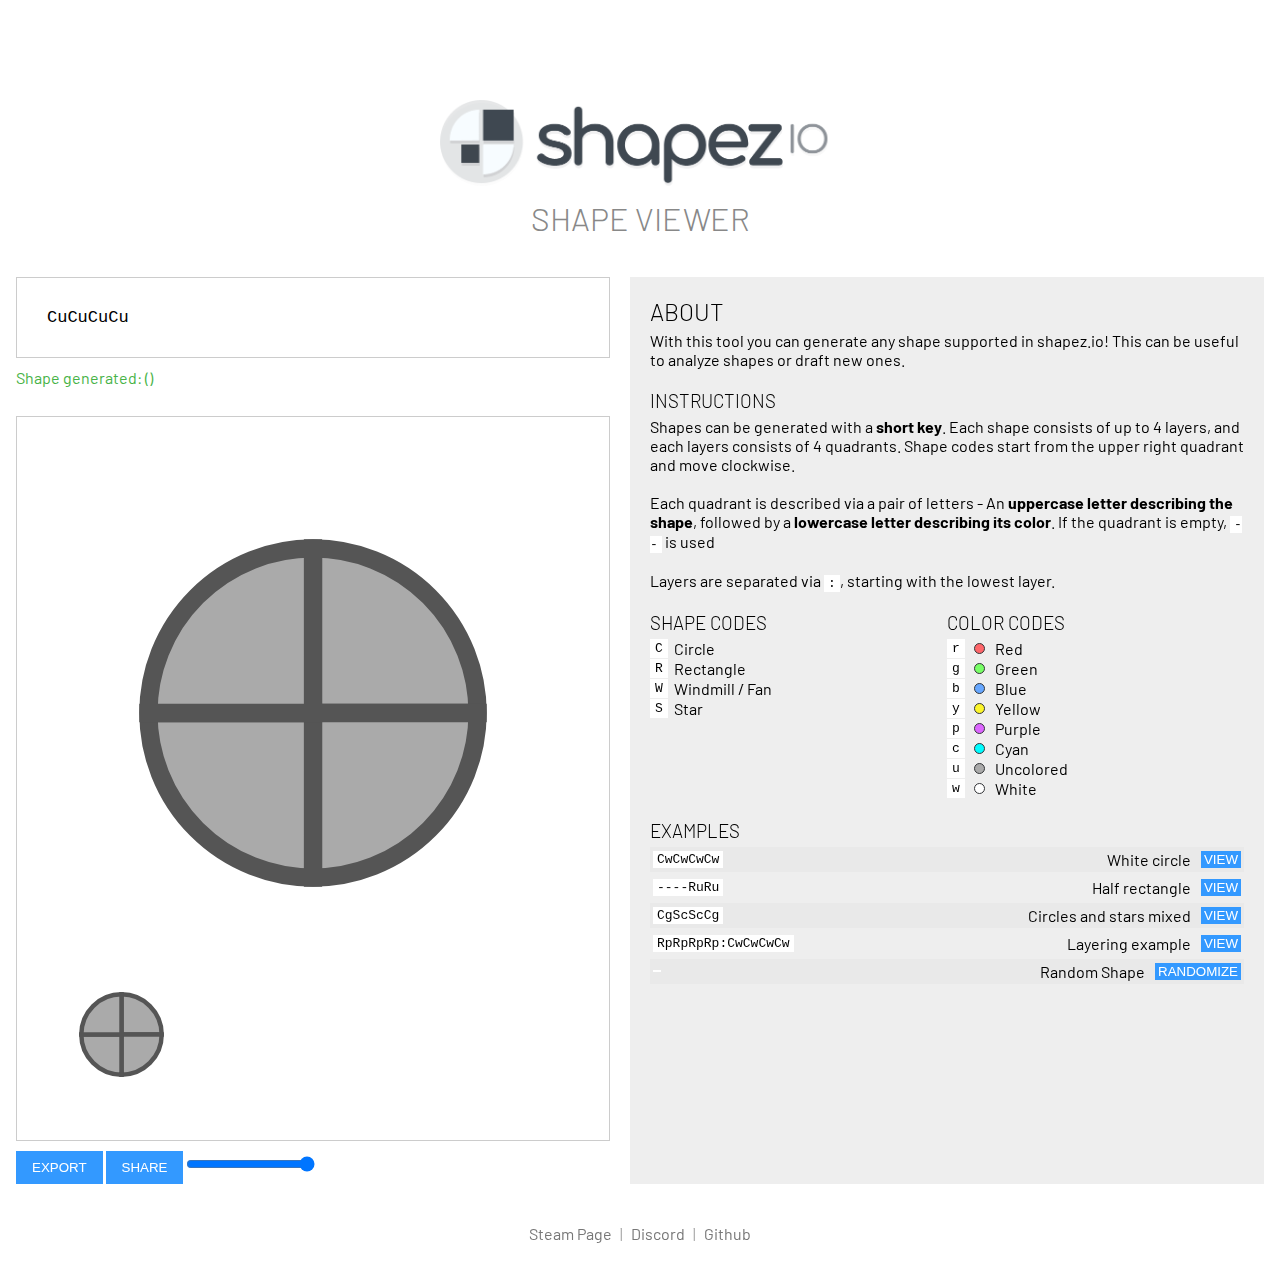
==== commit 84e3d6c7: "simple scaling" ====
--- a/ShapezViewer/index.html
+++ b/ShapezViewer/index.html
@@ -67,9 +67,9 @@
         />
         <div id="error">Error</div>
         <br />
-
         <div id="resultWrapper">
           <canvas id="canvas" width="512" height="512"></canvas>
+          <br />
           <canvas id="canvas1" width="125" height="125"></canvas>
           <canvas id="canvas2" width="125" height="125"></canvas>
           <canvas id="canvas3" width="125" height="125"></canvas>
@@ -77,6 +77,7 @@
         </div>
         <button onclick="exportShape()">Export</button>
         <button onclick="shareShape()">Share</button>
+        <input id="scale" type="range" min="0" max="1" step=".25" value="1" onchange="updateScale(this.value)">
       </div>
       <div class="col infoBox">
         <h2>About</h2>
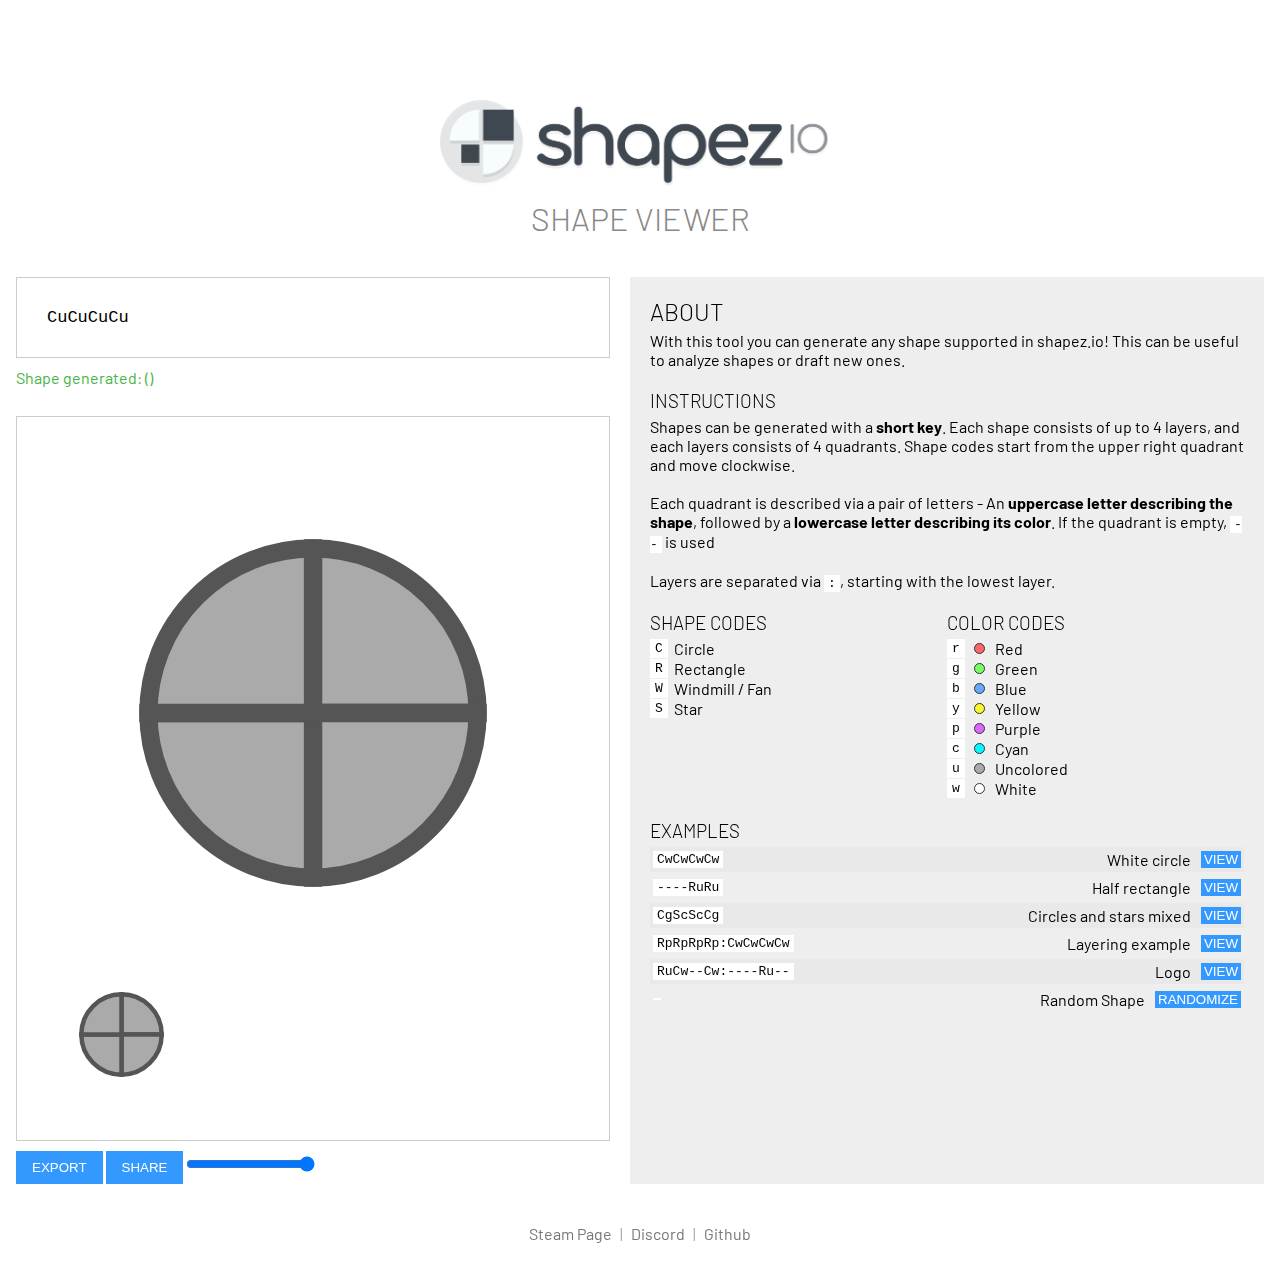
==== commit 0ea62c81: "added logo example" ====
--- a/ShapezViewer/index.html
+++ b/ShapezViewer/index.html
@@ -39,7 +39,7 @@
       <img id="logo" src="logo.png" />
     </a>
     <h1>Shape viewer</h1>
-    <!-- 
+    <!--
     <a
       class="nftHint"
       href="https://opensea.io/collection/shapez"
@@ -177,6 +177,7 @@
             ["----RuRu", "Half rectangle"],
             ["CgScScCg", "Circles and stars mixed"],
             ["RpRpRpRp:CwCwCwCw", "Layering example"],
+            ["RuCw--Cw:----Ru--", "Logo"]
           ];
           for (let i = 0; i < examples.length; ++i) {
             const [key, desc] = examples[i];
